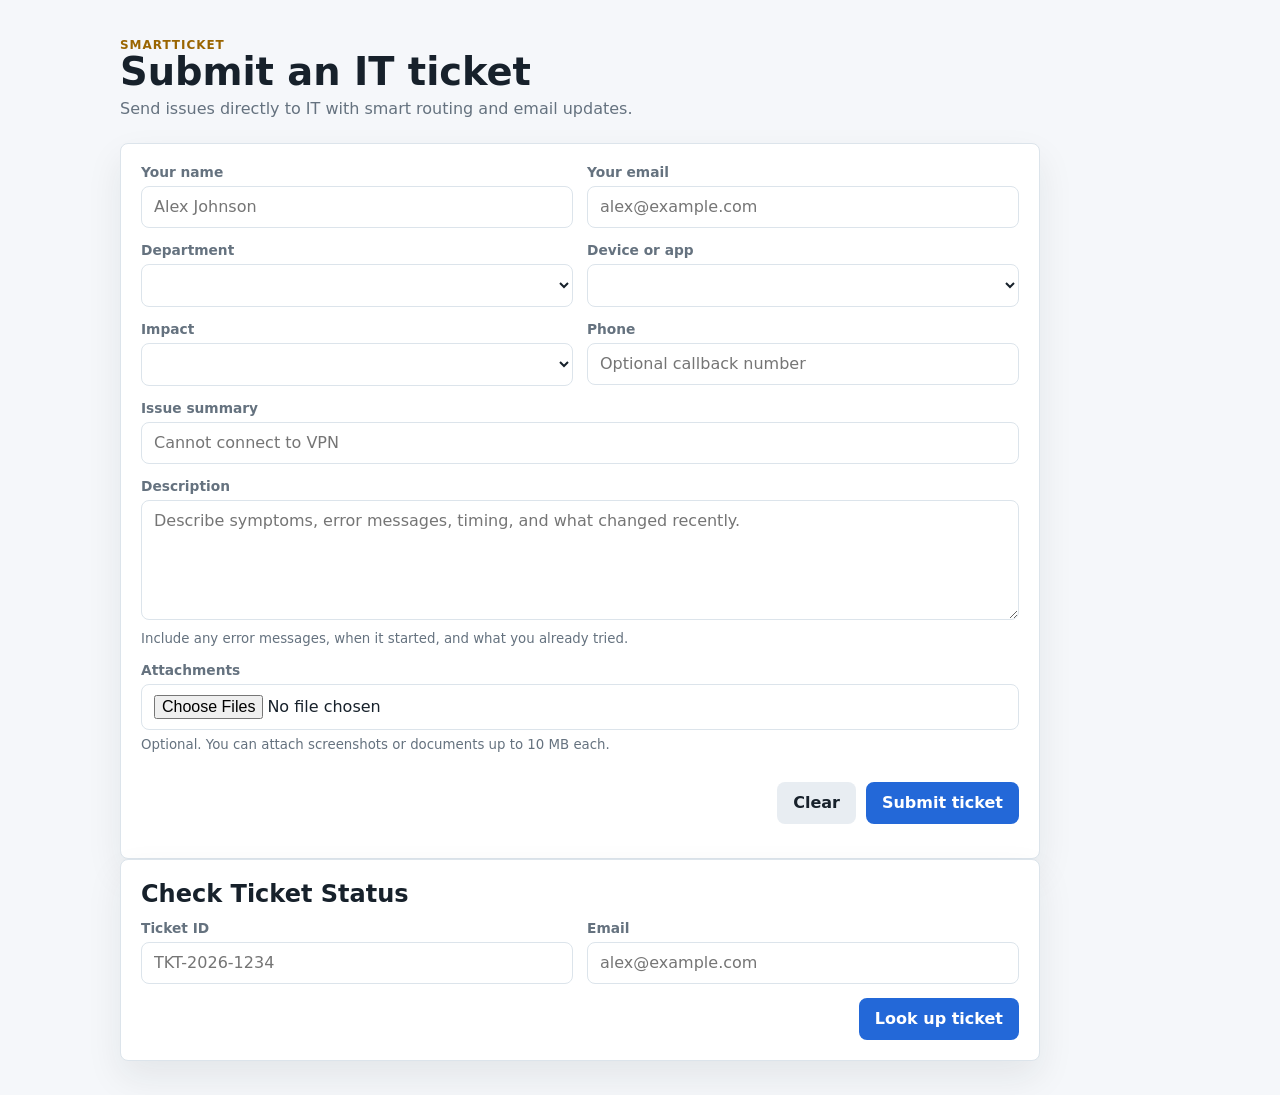
==== client.html @ bc6236d4 "Initial commit" ====
<!doctype html>
<html lang="en">
  <head>
    <meta charset="utf-8" />
    <meta name="viewport" content="width=device-width, initial-scale=1" />
    <title>SmartTicket Client Portal</title>
    <link rel="stylesheet" href="/styles.css" />
  </head>
  <body data-app="client">
    <main class="client-page">
      <section class="client-hero">
        <div>
          <span class="eyebrow" data-portal-name>SmartTicket</span>
          <h1>Submit an IT ticket</h1>
          <p id="clientSupportText">Send issues directly to IT with smart routing and email updates.</p>
        </div>
      </section>

      <section class="panel client-panel">
        <form class="ticket-form" id="clientTicketForm">
          <div class="form-grid">
            <label data-client-field="requester"><span>Your name</span><input name="requester" required placeholder="Alex Johnson" /></label>
            <label data-client-field="requesterEmail"><span>Your email</span><input name="requesterEmail" type="email" required placeholder="alex@example.com" /></label>
            <label data-client-field="departmentId"><span data-unit-singular>Department</span><select name="departmentId" id="clientDepartment" required></select></label>
            <label data-client-field="deviceId"><span>Device or app</span><select name="deviceId" id="clientDevice" required></select></label>
            <label data-client-field="impact"><span>Impact</span><select name="impact" id="clientImpact" required></select></label>
            <label data-client-field="phone"><span>Phone</span><input name="phone" placeholder="Optional callback number" /></label>
          </div>
          <label data-client-field="title"><span>Issue summary</span><input name="title" required placeholder="Cannot connect to VPN" /></label>
          <label data-client-field="description">
            <span>Description</span>
            <textarea name="description" required placeholder="Describe symptoms, error messages, timing, and what changed recently."></textarea>
            <small class="help-text">Include any error messages, when it started, and what you already tried.</small>
          </label>
          <label>
            <span>Attachments</span>
            <input name="attachments" id="clientAttachments" type="file" multiple />
            <small class="help-text">Optional. You can attach screenshots or documents up to 10 MB each.</small>
          </label>
          <div class="file-list" id="clientFileList" aria-live="polite"></div>
          <div class="form-actions">
            <button class="secondary-action" type="reset">Clear</button>
            <button class="primary-action" type="submit" id="clientSubmitButton">Submit ticket</button>
          </div>
        </form>
        <div class="notice" id="clientNotice"></div>
      </section>

      <section class="panel client-panel">
        <h2>Check Ticket Status</h2>
        <form class="ticket-form" id="ticketLookupForm">
          <div class="form-grid">
            <label><span>Ticket ID</span><input name="ticketId" id="lookupTicketId" required placeholder="TKT-2026-1234" /></label>
            <label><span>Email</span><input name="email" type="email" required placeholder="alex@example.com" /></label>
          </div>
          <div class="form-actions">
            <button class="primary-action" type="submit">Look up ticket</button>
          </div>
        </form>
        <div id="ticketLookupResult"></div>
      </section>
    </main>
    <script src="/app.js"></script>
  </body>
</html>
---- styles.css ----
:root {
  --bg: #f5f7fa;
  --panel: #fff;
  --ink: #17212b;
  --muted: #65727f;
  --line: #dce4eb;
  --blue: #2368d8;
  --teal: #087979;
  --green: #268052;
  --amber: #9a6500;
  --red: #bd3c3c;
  --soft: #eef3f7;
  --shadow: 0 16px 36px rgba(23, 33, 43, 0.08);
}

* { box-sizing: border-box; }
body {
  margin: 0;
  min-height: 100vh;
  background: var(--bg);
  color: var(--ink);
  font-family: Inter, ui-sans-serif, system-ui, -apple-system, BlinkMacSystemFont, "Segoe UI", sans-serif;
  letter-spacing: 0;
}
button, input, select, textarea { font: inherit; }
button { cursor: pointer; }
a { color: inherit; text-decoration: none; }
h1, h2, h3, p { margin-top: 0; }
h1 { margin-bottom: 6px; font-size: clamp(1.8rem, 3vw, 2.5rem); line-height: 1; }
h2 { margin-bottom: 12px; }

.app-shell { display: grid; grid-template-columns: 280px minmax(0, 1fr); min-height: 100vh; }
.sidebar { background: #17212b; color: #f8fbfd; padding: 24px; display: flex; flex-direction: column; gap: 24px; }
.brand { display: flex; gap: 12px; align-items: center; }
.brand-mark { display: grid; place-items: center; width: 42px; height: 42px; border-radius: 8px; background: #f3c34f; color: #17212b; font-weight: 900; }
.brand strong, .brand small { display: block; }
.brand small { color: #bfccd6; margin-top: 2px; }
.nav-list { display: grid; gap: 8px; }
.nav-item { border: 1px solid transparent; border-radius: 8px; padding: 12px 14px; text-align: left; color: #dce7ef; background: transparent; }
.nav-item:hover, .nav-item.active { background: rgba(255,255,255,.1); border-color: rgba(255,255,255,.14); color: #fff; }
.client-link { margin-top: auto; border: 1px solid rgba(255,255,255,.16); border-radius: 8px; padding: 12px; color: #f8fbfd; }
.main { min-width: 0; padding: 28px; }
.topbar, .client-hero { display: flex; justify-content: space-between; align-items: flex-start; gap: 16px; margin-bottom: 22px; }
.topbar p, .client-hero p, .muted { color: var(--muted); margin-bottom: 0; line-height: 1.45; }

.primary-action, .secondary-action {
  border: 0;
  border-radius: 8px;
  min-height: 42px;
  padding: 0 16px;
  font-weight: 800;
}
.primary-action { background: var(--blue); color: #fff; }
.secondary-action { background: #e8edf2; color: var(--ink); }
.link-button { display: inline-flex; align-items: center; justify-content: center; }

.metrics { display: grid; grid-template-columns: repeat(4, minmax(0, 1fr)); gap: 14px; margin-bottom: 18px; }
.metric, .panel, .ticket-card, .ticket-detail { background: var(--panel); border: 1px solid var(--line); border-radius: 8px; }
.metric { padding: 16px; box-shadow: var(--shadow); }
.metric span, label span { display: block; color: var(--muted); font-size: .86rem; font-weight: 800; margin-bottom: 6px; }
.metric strong { display: block; font-size: 2rem; }
.view { display: none; }
.view.active { display: block; }
.toolbar { display: grid; grid-template-columns: minmax(220px, 1fr) 180px 180px; gap: 12px; margin-bottom: 14px; }
input, select, textarea {
  width: 100%;
  min-height: 42px;
  border: 1px solid var(--line);
  border-radius: 8px;
  background: #fff;
  color: var(--ink);
  padding: 10px 12px;
}
textarea { min-height: 120px; resize: vertical; }

.content-grid { display: grid; grid-template-columns: minmax(320px, .95fr) minmax(420px, 1.25fr); gap: 16px; align-items: start; }
.ticket-list { display: grid; gap: 10px; }
.ticket-card { padding: 14px; text-align: left; transition: border-color .15s ease, box-shadow .15s ease; }
.ticket-card:hover, .ticket-card.active { border-color: var(--blue); box-shadow: 0 10px 28px rgba(35,104,216,.12); }
.ticket-card-header, .detail-header, .row-between { display: flex; justify-content: space-between; gap: 12px; align-items: flex-start; }
.ticket-card h3 { margin: 0 0 6px; font-size: 1rem; }
.ticket-card p, .ticket-detail p { color: var(--muted); line-height: 1.45; }
.ticket-detail { min-height: 560px; padding: 20px; position: sticky; top: 20px; }
.detail-section { border-top: 1px solid var(--line); margin-top: 18px; padding-top: 18px; }
.detail-section h3 { font-size: .95rem; margin-bottom: 10px; }
.meta-line, .tag-row, .detail-actions, .inline-form { display: flex; flex-wrap: wrap; gap: 8px; align-items: center; }
.pill { display: inline-flex; border-radius: 999px; padding: 4px 9px; background: var(--soft); color: var(--muted); font-size: .78rem; font-weight: 900; }
.pill.Critical, .pill.Overdue { background: #fae2e2; color: var(--red); }
.pill.High { background: #fff0d6; color: var(--amber); }
.pill.Medium { background: #e3f1ff; color: var(--blue); }
.pill.Low, .pill.Resolved { background: #def3e8; color: var(--green); }
.pill.Waiting, .pill.InProgress { background: #e0f3f2; color: var(--teal); }
.recommendation { border-left: 4px solid var(--teal); background: #eef7f6; border-radius: 8px; padding: 12px; }
.activity { display: grid; gap: 8px; padding-left: 0; list-style: none; }
.activity li, .table-row { border: 1px solid var(--line); border-radius: 8px; padding: 10px; color: var(--muted); }
.empty-state { display: grid; place-items: center; min-height: 220px; color: var(--muted); text-align: center; }

.panel { padding: 20px; box-shadow: var(--shadow); }
.two-column { display: grid; grid-template-columns: repeat(2, minmax(0, 1fr)); gap: 16px; }
.stack-form, .ticket-form { display: grid; gap: 14px; }
.form-grid { display: grid; grid-template-columns: repeat(2, minmax(0, 1fr)); gap: 14px; }
.form-actions { display: flex; justify-content: flex-end; gap: 10px; }
.table-list, .knowledge-grid { display: grid; gap: 10px; margin-top: 14px; }
.knowledge-grid { grid-template-columns: repeat(3, minmax(0, 1fr)); }
.insight-grid { display: grid; grid-template-columns: repeat(4, minmax(0, 1fr)); gap: 14px; margin-top: 14px; }
.insight-card { border: 1px solid var(--line); border-radius: 8px; padding: 14px; background: #fff; }
.insight-card strong { display: block; font-size: 1.8rem; margin-top: 6px; }
.bar-list { display: grid; gap: 8px; margin-top: 10px; }
.bar-row { display: grid; grid-template-columns: minmax(90px, 1fr) 3fr auto; gap: 8px; align-items: center; color: var(--muted); }
.bar-track { height: 8px; border-radius: 999px; background: var(--soft); overflow: hidden; }
.bar-fill { height: 100%; background: var(--blue); }
.table-row { display: flex; justify-content: space-between; gap: 12px; align-items: center; background: #fff; }
.table-row strong { color: var(--ink); }
.danger-action { border: 0; border-radius: 8px; min-height: 34px; padding: 0 10px; color: var(--red); background: #fae2e2; font-weight: 800; }
.checkbox-row { display: flex; gap: 8px; align-items: center; color: var(--ink); font-weight: 700; }
.checkbox-row input { width: auto; min-height: auto; }
.settings-block { border-top: 1px solid var(--line); padding-top: 16px; }
.settings-block h3 { margin-bottom: 6px; }
.field-settings { display: grid; gap: 8px; margin-top: 12px; }
.field-setting {
  display: grid;
  grid-template-columns: minmax(160px, 1fr) 90px 90px;
  align-items: center;
  gap: 10px;
  border: 1px solid var(--line);
  border-radius: 8px;
  padding: 10px 12px;
  background: #fff;
}
.field-setting.header {
  border-color: transparent;
  background: transparent;
  color: var(--muted);
  font-size: .86rem;
  font-weight: 900;
  padding-top: 0;
  padding-bottom: 0;
}
.field-setting input { width: auto; min-height: auto; }
.timeline { display: grid; gap: 10px; padding-left: 0; list-style: none; }
.timeline li { border-left: 4px solid var(--blue); }
.attachment-list { display: grid; gap: 8px; }
.attachment-list a { color: var(--blue); font-weight: 800; }
.notice { margin-top: 14px; color: var(--muted); }
.notice.success { color: var(--green); }
.notice.error { color: var(--red); }
.help-text { display: block; margin-top: 6px; color: var(--muted); line-height: 1.35; }
.file-list { display: grid; gap: 6px; margin-top: -6px; color: var(--muted); }
.file-list div { display: flex; justify-content: space-between; gap: 12px; border: 1px solid var(--line); border-radius: 8px; padding: 8px 10px; background: #fff; }
.file-list span { white-space: nowrap; }
.confirmation { display: grid; gap: 8px; align-items: start; }
.confirmation p { margin: 0; color: var(--muted); }
.confirmation .secondary-action { justify-self: start; }
button:disabled, input:disabled, select:disabled, textarea:disabled { cursor: not-allowed; opacity: .72; }
.eyebrow { color: #9a6500; font-size: .75rem; font-weight: 900; letter-spacing: .08em; text-transform: uppercase; }
.client-page { width: min(1040px, calc(100% - 36px)); margin: 0 auto; padding: 34px 0; }
.client-panel { max-width: 920px; }

@media (max-width: 980px) {
  .app-shell, .content-grid, .two-column { grid-template-columns: 1fr; }
  .ticket-detail { position: static; }
  .metrics, .knowledge-grid, .insight-grid { grid-template-columns: repeat(2, minmax(0, 1fr)); }
}
@media (max-width: 680px) {
  .main, .sidebar { padding: 18px; }
  .topbar, .client-hero, .detail-header { display: grid; }
  .toolbar, .form-grid, .metrics, .knowledge-grid, .insight-grid { grid-template-columns: 1fr; }
  .field-setting { grid-template-columns: minmax(120px, 1fr) 70px 80px; }
}
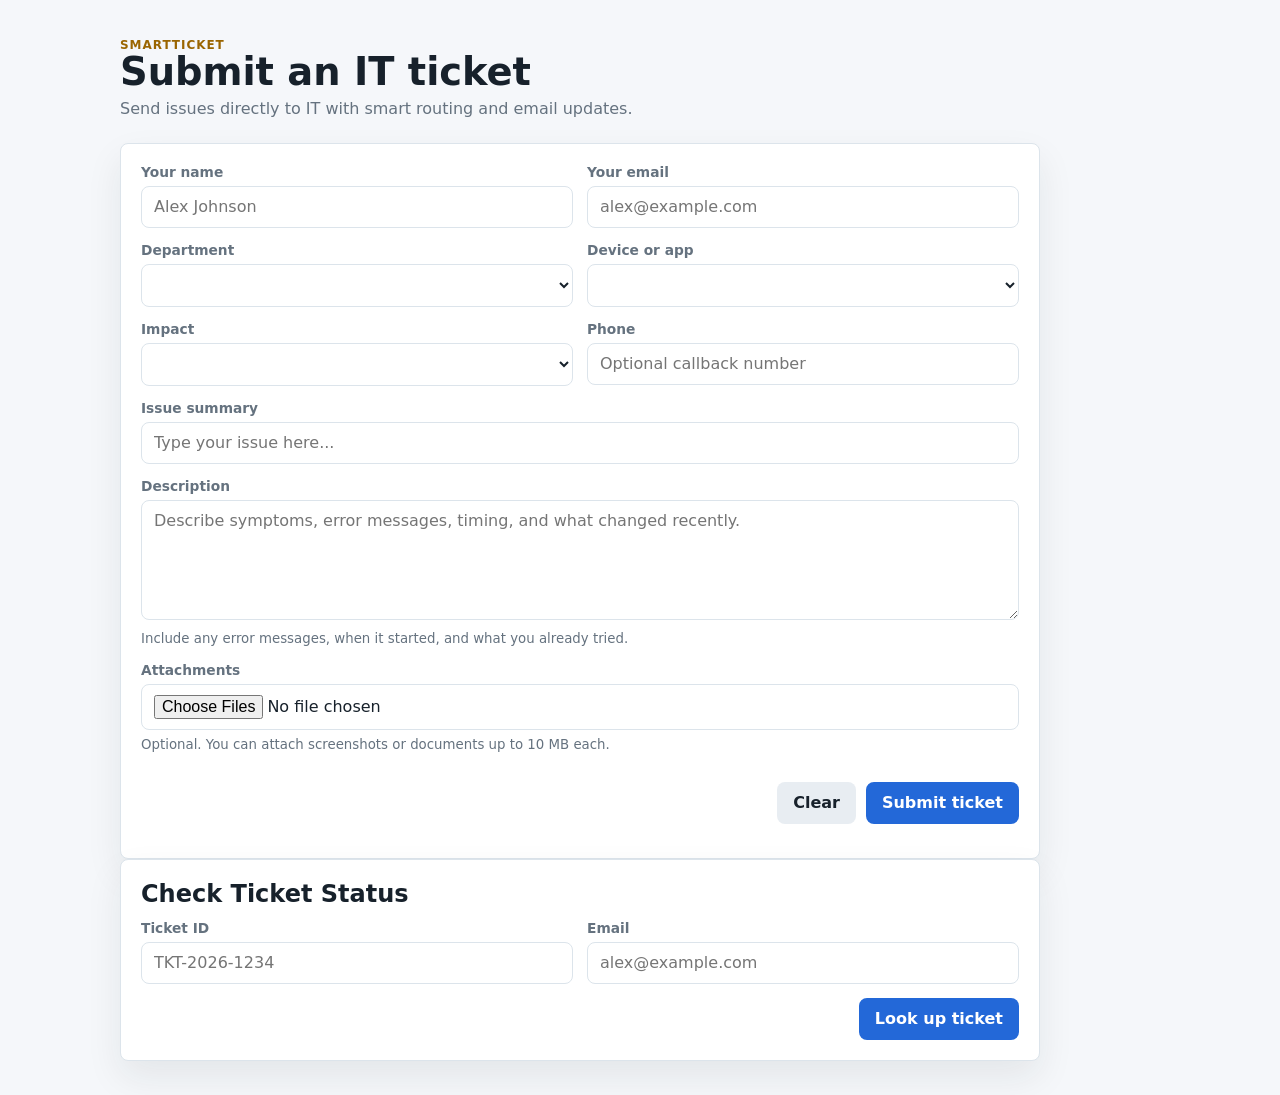
==== commit be375d4f: "Update client.html" ====
--- a/client.html
+++ b/client.html
@@ -26,7 +26,7 @@
             <label data-client-field="impact"><span>Impact</span><select name="impact" id="clientImpact" required></select></label>
             <label data-client-field="phone"><span>Phone</span><input name="phone" placeholder="Optional callback number" /></label>
           </div>
-          <label data-client-field="title"><span>Issue summary</span><input name="title" required placeholder="Cannot connect to VPN" /></label>
+          <label data-client-field="title"><span>Issue summary</span><input name="title" required placeholder="Type your issue here..." /></label>
           <label data-client-field="description">
             <span>Description</span>
             <textarea name="description" required placeholder="Describe symptoms, error messages, timing, and what changed recently."></textarea>
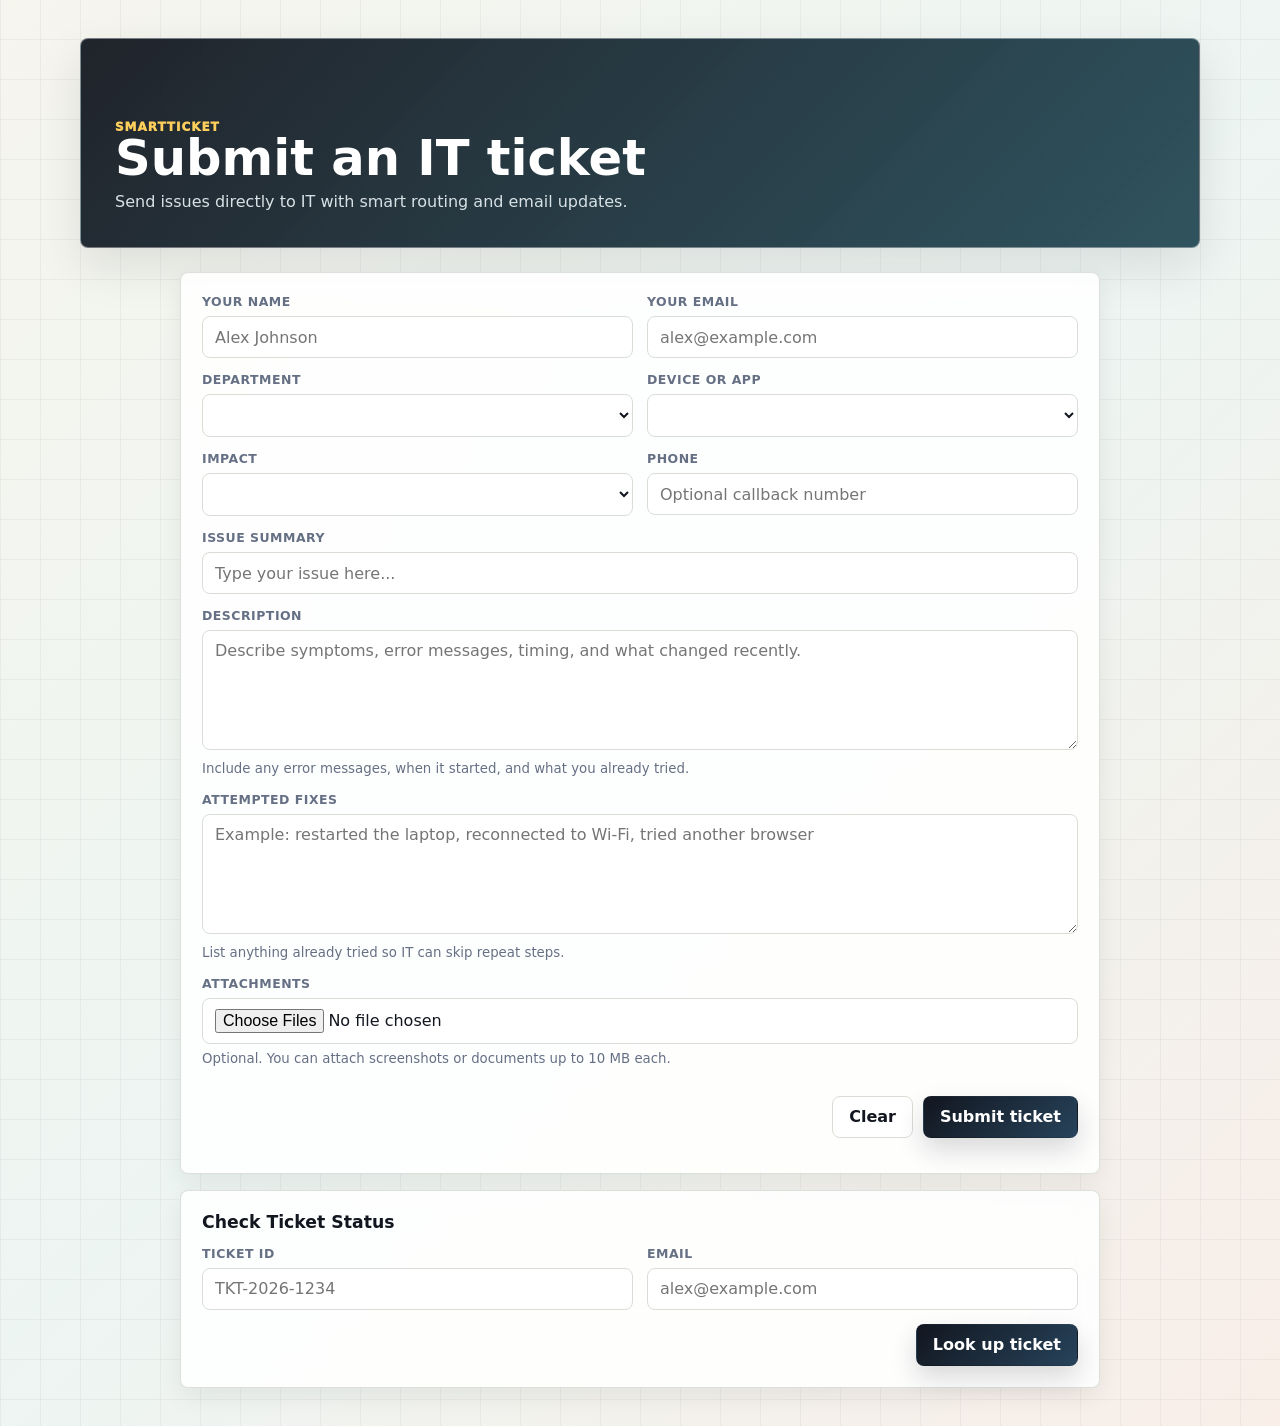
==== commit 88db61d7: "Add admin auth, smart tags, and SMTP settings Introduce admin login/logout and session handling, plu" ====
--- a/client.html
+++ b/client.html
@@ -32,6 +32,11 @@
             <textarea name="description" required placeholder="Describe symptoms, error messages, timing, and what changed recently."></textarea>
             <small class="help-text">Include any error messages, when it started, and what you already tried.</small>
           </label>
+          <label data-client-field="attemptedFixes">
+            <span>Attempted fixes</span>
+            <textarea name="attemptedFixes" placeholder="Example: restarted the laptop, reconnected to Wi-Fi, tried another browser"></textarea>
+            <small class="help-text">List anything already tried so IT can skip repeat steps.</small>
+          </label>
           <label>
             <span>Attachments</span>
             <input name="attachments" id="clientAttachments" type="file" multiple />
--- a/styles.css
+++ b/styles.css
@@ -1,101 +1,312 @@
 :root {
-  --bg: #f5f7fa;
-  --panel: #fff;
-  --ink: #17212b;
-  --muted: #65727f;
-  --line: #dce4eb;
-  --blue: #2368d8;
-  --teal: #087979;
-  --green: #268052;
-  --amber: #9a6500;
-  --red: #bd3c3c;
-  --soft: #eef3f7;
-  --shadow: 0 16px 36px rgba(23, 33, 43, 0.08);
+  --bg: #f3f1ea;
+  --bg-grid: rgba(16, 24, 39, 0.045);
+  --panel: rgba(255, 255, 255, 0.88);
+  --panel-strong: #ffffff;
+  --ink: #12161f;
+  --muted: #667085;
+  --line: #d9ddd6;
+  --line-strong: #bcc5bb;
+  --nav: #111820;
+  --blue: #2258c5;
+  --teal: #007b83;
+  --green: #1d7a4d;
+  --amber: #a15c00;
+  --red: #bb3535;
+  --coral: #d85c48;
+  --soft: #eef1ec;
+  --shadow: 0 18px 48px rgba(18, 22, 31, 0.1);
+  --shadow-soft: 0 8px 24px rgba(18, 22, 31, 0.07);
+  --radius: 8px;
 }
 
 * { box-sizing: border-box; }
+
 body {
   margin: 0;
   min-height: 100vh;
-  background: var(--bg);
+  background:
+    linear-gradient(90deg, var(--bg-grid) 1px, transparent 1px),
+    linear-gradient(0deg, var(--bg-grid) 1px, transparent 1px),
+    linear-gradient(135deg, #f8f7f1 0%, #eef3f2 46%, #f6efe8 100%);
+  background-size: 36px 36px, 36px 36px, auto;
   color: var(--ink);
   font-family: Inter, ui-sans-serif, system-ui, -apple-system, BlinkMacSystemFont, "Segoe UI", sans-serif;
   letter-spacing: 0;
 }
+
 button, input, select, textarea { font: inherit; }
 button { cursor: pointer; }
 a { color: inherit; text-decoration: none; }
 h1, h2, h3, p { margin-top: 0; }
-h1 { margin-bottom: 6px; font-size: clamp(1.8rem, 3vw, 2.5rem); line-height: 1; }
-h2 { margin-bottom: 12px; }
-
-.app-shell { display: grid; grid-template-columns: 280px minmax(0, 1fr); min-height: 100vh; }
-.sidebar { background: #17212b; color: #f8fbfd; padding: 24px; display: flex; flex-direction: column; gap: 24px; }
-.brand { display: flex; gap: 12px; align-items: center; }
-.brand-mark { display: grid; place-items: center; width: 42px; height: 42px; border-radius: 8px; background: #f3c34f; color: #17212b; font-weight: 900; }
+h1 { margin-bottom: 8px; font-size: clamp(2rem, 4vw, 3.1rem); line-height: .94; max-width: 780px; }
+h2 { margin-bottom: 14px; font-size: 1.08rem; }
+h3 { font-size: .98rem; }
+p { line-height: 1.5; }
+
+.app-shell {
+  display: grid;
+  grid-template-columns: 284px minmax(0, 1fr);
+  min-height: 100vh;
+}
+
+.sidebar {
+  position: sticky;
+  top: 0;
+  height: 100vh;
+  background:
+    linear-gradient(180deg, rgba(255,255,255,.08), transparent 26%),
+    repeating-linear-gradient(135deg, rgba(255,255,255,.035) 0 1px, transparent 1px 12px),
+    var(--nav);
+  color: #f8fbfd;
+  padding: 24px;
+  display: flex;
+  flex-direction: column;
+  gap: 26px;
+  border-right: 1px solid rgba(255,255,255,.1);
+}
+
+.brand { display: flex; gap: 12px; align-items: center; min-width: 0; }
+.brand-mark {
+  display: grid;
+  place-items: center;
+  width: 46px;
+  height: 46px;
+  border-radius: var(--radius);
+  background: linear-gradient(135deg, #ffcf5c 0%, #ee785b 100%);
+  color: #151b22;
+  font-weight: 950;
+  box-shadow: 0 12px 28px rgba(216, 92, 72, .24);
+}
 .brand strong, .brand small { display: block; }
-.brand small { color: #bfccd6; margin-top: 2px; }
+.brand strong { letter-spacing: .01em; }
+.brand small { color: #aeb9c3; margin-top: 2px; }
+
 .nav-list { display: grid; gap: 8px; }
-.nav-item { border: 1px solid transparent; border-radius: 8px; padding: 12px 14px; text-align: left; color: #dce7ef; background: transparent; }
-.nav-item:hover, .nav-item.active { background: rgba(255,255,255,.1); border-color: rgba(255,255,255,.14); color: #fff; }
-.client-link { margin-top: auto; border: 1px solid rgba(255,255,255,.16); border-radius: 8px; padding: 12px; color: #f8fbfd; }
-.main { min-width: 0; padding: 28px; }
-.topbar, .client-hero { display: flex; justify-content: space-between; align-items: flex-start; gap: 16px; margin-bottom: 22px; }
+.nav-item {
+  position: relative;
+  border: 1px solid transparent;
+  border-radius: var(--radius);
+  padding: 13px 14px 13px 18px;
+  text-align: left;
+  color: #d7e1e9;
+  background: transparent;
+  transition: background .16s ease, border-color .16s ease, transform .16s ease;
+}
+.nav-item::before {
+  content: "";
+  position: absolute;
+  left: 7px;
+  top: 12px;
+  bottom: 12px;
+  width: 3px;
+  border-radius: 999px;
+  background: transparent;
+}
+.nav-item:hover, .nav-item.active {
+  background: rgba(255,255,255,.1);
+  border-color: rgba(255,255,255,.16);
+  color: #fff;
+  transform: translateX(2px);
+}
+.nav-item.active::before { background: #ffcf5c; }
+.client-link {
+  margin-top: auto;
+  border: 1px solid rgba(255,255,255,.18);
+  border-radius: var(--radius);
+  padding: 13px;
+  color: #f8fbfd;
+  background: rgba(255,255,255,.07);
+}
+
+.main { min-width: 0; padding: 30px; }
+.topbar, .client-hero {
+  display: flex;
+  justify-content: space-between;
+  align-items: flex-start;
+  gap: 18px;
+  margin-bottom: 24px;
+}
 .topbar p, .client-hero p, .muted { color: var(--muted); margin-bottom: 0; line-height: 1.45; }
 
-.primary-action, .secondary-action {
-  border: 0;
-  border-radius: 8px;
+.primary-action, .secondary-action, .danger-action {
+  border: 1px solid transparent;
+  border-radius: var(--radius);
   min-height: 42px;
   padding: 0 16px;
-  font-weight: 800;
-}
-.primary-action { background: var(--blue); color: #fff; }
-.secondary-action { background: #e8edf2; color: var(--ink); }
-.link-button { display: inline-flex; align-items: center; justify-content: center; }
-
-.metrics { display: grid; grid-template-columns: repeat(4, minmax(0, 1fr)); gap: 14px; margin-bottom: 18px; }
-.metric, .panel, .ticket-card, .ticket-detail { background: var(--panel); border: 1px solid var(--line); border-radius: 8px; }
-.metric { padding: 16px; box-shadow: var(--shadow); }
-.metric span, label span { display: block; color: var(--muted); font-size: .86rem; font-weight: 800; margin-bottom: 6px; }
-.metric strong { display: block; font-size: 2rem; }
+  font-weight: 850;
+  transition: transform .15s ease, box-shadow .15s ease, border-color .15s ease, background .15s ease;
+}
+.primary-action {
+  background: linear-gradient(135deg, var(--ink), #27435b);
+  color: #fff;
+  box-shadow: 0 12px 26px rgba(18, 22, 31, .16);
+}
+.secondary-action {
+  background: var(--panel-strong);
+  color: var(--ink);
+  border-color: var(--line);
+}
+.primary-action:hover, .secondary-action:hover, .danger-action:hover { transform: translateY(-1px); }
+.link-button { display: inline-flex; align-items: center; justify-content: center; white-space: nowrap; }
+
+.metrics {
+  display: grid;
+  grid-template-columns: repeat(4, minmax(0, 1fr));
+  gap: 14px;
+  margin-bottom: 18px;
+}
+.metric, .panel, .ticket-card, .ticket-detail {
+  background: var(--panel);
+  border: 1px solid rgba(217, 221, 214, .9);
+  border-radius: var(--radius);
+  backdrop-filter: blur(10px);
+}
+.metric {
+  position: relative;
+  overflow: hidden;
+  padding: 17px;
+  box-shadow: var(--shadow-soft);
+}
+.metric::after {
+  content: "";
+  position: absolute;
+  left: 0;
+  right: 0;
+  bottom: 0;
+  height: 3px;
+  background: linear-gradient(90deg, #ffcf5c, var(--coral), var(--teal));
+}
+.metric span, label span {
+  display: block;
+  color: var(--muted);
+  font-size: .78rem;
+  font-weight: 850;
+  margin-bottom: 7px;
+  text-transform: uppercase;
+  letter-spacing: .04em;
+}
+.metric strong { display: block; font-size: 2.15rem; line-height: 1; }
+
 .view { display: none; }
 .view.active { display: block; }
-.toolbar { display: grid; grid-template-columns: minmax(220px, 1fr) 180px 180px; gap: 12px; margin-bottom: 14px; }
+.toolbar {
+  display: grid;
+  grid-template-columns: minmax(220px, 1fr) 170px 170px 180px;
+  gap: 12px;
+  margin-bottom: 14px;
+  padding: 12px;
+  background: rgba(255,255,255,.68);
+  border: 1px solid rgba(217, 221, 214, .86);
+  border-radius: var(--radius);
+}
 input, select, textarea {
   width: 100%;
   min-height: 42px;
   border: 1px solid var(--line);
-  border-radius: 8px;
-  background: #fff;
+  border-radius: var(--radius);
+  background: rgba(255,255,255,.92);
   color: var(--ink);
   padding: 10px 12px;
+  outline: none;
+  transition: border-color .15s ease, box-shadow .15s ease, background .15s ease;
 }
 textarea { min-height: 120px; resize: vertical; }
-
-.content-grid { display: grid; grid-template-columns: minmax(320px, .95fr) minmax(420px, 1.25fr); gap: 16px; align-items: start; }
+input:focus, select:focus, textarea:focus {
+  border-color: var(--teal);
+  box-shadow: 0 0 0 4px rgba(0, 123, 131, .13);
+  background: #fff;
+}
+
+.content-grid {
+  display: grid;
+  grid-template-columns: minmax(320px, .95fr) minmax(420px, 1.25fr);
+  gap: 16px;
+  align-items: start;
+}
 .ticket-list { display: grid; gap: 10px; }
-.ticket-card { padding: 14px; text-align: left; transition: border-color .15s ease, box-shadow .15s ease; }
-.ticket-card:hover, .ticket-card.active { border-color: var(--blue); box-shadow: 0 10px 28px rgba(35,104,216,.12); }
+.ticket-card {
+  position: relative;
+  overflow: hidden;
+  padding: 15px;
+  text-align: left;
+  transition: border-color .15s ease, box-shadow .15s ease, transform .15s ease, background .15s ease;
+}
+.ticket-card::before {
+  content: "";
+  position: absolute;
+  left: 0;
+  top: 0;
+  bottom: 0;
+  width: 4px;
+  background: var(--line-strong);
+}
+.ticket-card:hover, .ticket-card.active {
+  border-color: rgba(0, 123, 131, .5);
+  box-shadow: var(--shadow);
+  transform: translateY(-1px);
+  background: #fff;
+}
+.ticket-card.active::before { background: var(--teal); }
 .ticket-card-header, .detail-header, .row-between { display: flex; justify-content: space-between; gap: 12px; align-items: flex-start; }
 .ticket-card h3 { margin: 0 0 6px; font-size: 1rem; }
 .ticket-card p, .ticket-detail p { color: var(--muted); line-height: 1.45; }
-.ticket-detail { min-height: 560px; padding: 20px; position: sticky; top: 20px; }
+.ticket-detail {
+  min-height: 560px;
+  padding: 22px;
+  position: sticky;
+  top: 20px;
+  box-shadow: var(--shadow);
+}
 .detail-section { border-top: 1px solid var(--line); margin-top: 18px; padding-top: 18px; }
-.detail-section h3 { font-size: .95rem; margin-bottom: 10px; }
+.detail-section h3 { font-size: .88rem; margin-bottom: 10px; text-transform: uppercase; letter-spacing: .04em; color: #3a4652; }
 .meta-line, .tag-row, .detail-actions, .inline-form { display: flex; flex-wrap: wrap; gap: 8px; align-items: center; }
-.pill { display: inline-flex; border-radius: 999px; padding: 4px 9px; background: var(--soft); color: var(--muted); font-size: .78rem; font-weight: 900; }
-.pill.Critical, .pill.Overdue { background: #fae2e2; color: var(--red); }
-.pill.High { background: #fff0d6; color: var(--amber); }
-.pill.Medium { background: #e3f1ff; color: var(--blue); }
-.pill.Low, .pill.Resolved { background: #def3e8; color: var(--green); }
-.pill.Waiting, .pill.InProgress { background: #e0f3f2; color: var(--teal); }
-.recommendation { border-left: 4px solid var(--teal); background: #eef7f6; border-radius: 8px; padding: 12px; }
+
+.pill {
+  display: inline-flex;
+  align-items: center;
+  border: 1px solid transparent;
+  border-radius: 999px;
+  padding: 5px 9px;
+  background: var(--soft);
+  color: var(--muted);
+  font-size: .75rem;
+  font-weight: 900;
+  line-height: 1;
+}
+.pill.Critical, .pill.Overdue { background: #ffe4de; color: var(--red); border-color: #ffc6ba; }
+.pill.High { background: #fff0d5; color: var(--amber); border-color: #f6d99b; }
+.pill.Medium { background: #e3edff; color: var(--blue); border-color: #c8d8ff; }
+.pill.Low, .pill.Resolved { background: #ddf4e6; color: var(--green); border-color: #bfe7d0; }
+.pill.Waiting, .pill.InProgress { background: #dff5f2; color: var(--teal); border-color: #bfe6e0; }
+.pill.smart-tag { background: #f3ecff; color: #6840a3; border-color: #dac8ff; }
+.recommendation {
+  border-left: 4px solid var(--teal);
+  background: linear-gradient(90deg, #e9f6f3, #fff);
+  border-radius: var(--radius);
+  padding: 13px;
+  color: #26343e;
+}
 .activity { display: grid; gap: 8px; padding-left: 0; list-style: none; }
-.activity li, .table-row { border: 1px solid var(--line); border-radius: 8px; padding: 10px; color: var(--muted); }
-.empty-state { display: grid; place-items: center; min-height: 220px; color: var(--muted); text-align: center; }
-
-.panel { padding: 20px; box-shadow: var(--shadow); }
+.activity li, .table-row {
+  border: 1px solid var(--line);
+  border-radius: var(--radius);
+  padding: 11px;
+  color: var(--muted);
+  background: rgba(255,255,255,.72);
+}
+.empty-state {
+  display: grid;
+  place-items: center;
+  min-height: 220px;
+  color: var(--muted);
+  text-align: center;
+  border: 1px dashed var(--line-strong);
+  border-radius: var(--radius);
+  background: rgba(255,255,255,.54);
+}
+
+.panel { padding: 21px; box-shadow: var(--shadow-soft); }
 .two-column { display: grid; grid-template-columns: repeat(2, minmax(0, 1fr)); gap: 16px; }
 .stack-form, .ticket-form { display: grid; gap: 14px; }
 .form-grid { display: grid; grid-template-columns: repeat(2, minmax(0, 1fr)); gap: 14px; }
@@ -103,17 +314,42 @@
 .table-list, .knowledge-grid { display: grid; gap: 10px; margin-top: 14px; }
 .knowledge-grid { grid-template-columns: repeat(3, minmax(0, 1fr)); }
 .insight-grid { display: grid; grid-template-columns: repeat(4, minmax(0, 1fr)); gap: 14px; margin-top: 14px; }
-.insight-card { border: 1px solid var(--line); border-radius: 8px; padding: 14px; background: #fff; }
+.insight-card {
+  border: 1px solid var(--line);
+  border-radius: var(--radius);
+  padding: 15px;
+  background: rgba(255,255,255,.74);
+}
+.wide-card { grid-column: span 2; }
 .insight-card strong { display: block; font-size: 1.8rem; margin-top: 6px; }
+.health-board { display: grid; gap: 8px; margin-top: 10px; }
+.health-row {
+  display: grid;
+  grid-template-columns: minmax(130px, 1.4fr) repeat(3, minmax(72px, .6fr)) minmax(92px, .7fr);
+  gap: 10px;
+  align-items: center;
+  border: 1px solid var(--line);
+  border-radius: var(--radius);
+  padding: 10px;
+  background: rgba(255,255,255,.72);
+  color: var(--muted);
+}
+.health-row strong {
+  margin: 0;
+  color: var(--ink);
+  font-size: .95rem;
+}
+.health-row b { color: var(--ink); }
+.health-row small { text-align: right; }
 .bar-list { display: grid; gap: 8px; margin-top: 10px; }
 .bar-row { display: grid; grid-template-columns: minmax(90px, 1fr) 3fr auto; gap: 8px; align-items: center; color: var(--muted); }
 .bar-track { height: 8px; border-radius: 999px; background: var(--soft); overflow: hidden; }
-.bar-fill { height: 100%; background: var(--blue); }
-.table-row { display: flex; justify-content: space-between; gap: 12px; align-items: center; background: #fff; }
+.bar-fill { height: 100%; background: linear-gradient(90deg, var(--teal), var(--blue)); }
+.table-row { display: flex; justify-content: space-between; gap: 12px; align-items: center; }
 .table-row strong { color: var(--ink); }
-.danger-action { border: 0; border-radius: 8px; min-height: 34px; padding: 0 10px; color: var(--red); background: #fae2e2; font-weight: 800; }
+.danger-action { min-height: 34px; padding: 0 10px; color: var(--red); background: #ffe4de; border-color: #ffc6ba; }
 .checkbox-row { display: flex; gap: 8px; align-items: center; color: var(--ink); font-weight: 700; }
-.checkbox-row input { width: auto; min-height: auto; }
+.checkbox-row input { width: auto; min-height: auto; accent-color: var(--teal); }
 .settings-block { border-top: 1px solid var(--line); padding-top: 16px; }
 .settings-block h3 { margin-bottom: 6px; }
 .field-settings { display: grid; gap: 8px; margin-top: 12px; }
@@ -123,9 +359,9 @@
   align-items: center;
   gap: 10px;
   border: 1px solid var(--line);
-  border-radius: 8px;
+  border-radius: var(--radius);
   padding: 10px 12px;
-  background: #fff;
+  background: rgba(255,255,255,.72);
 }
 .field-setting.header {
   border-color: transparent;
@@ -136,9 +372,15 @@
   padding-top: 0;
   padding-bottom: 0;
 }
-.field-setting input { width: auto; min-height: auto; }
+.field-setting input { width: auto; min-height: auto; accent-color: var(--teal); }
 .timeline { display: grid; gap: 10px; padding-left: 0; list-style: none; }
 .timeline li { border-left: 4px solid var(--blue); }
+.danger-zone {
+  border: 1px solid #ffc6ba;
+  border-radius: var(--radius);
+  padding: 14px;
+  background: #fff5f2;
+}
 .attachment-list { display: grid; gap: 8px; }
 .attachment-list a { color: var(--blue); font-weight: 800; }
 .notice { margin-top: 14px; color: var(--muted); }
@@ -146,24 +388,96 @@
 .notice.error { color: var(--red); }
 .help-text { display: block; margin-top: 6px; color: var(--muted); line-height: 1.35; }
 .file-list { display: grid; gap: 6px; margin-top: -6px; color: var(--muted); }
-.file-list div { display: flex; justify-content: space-between; gap: 12px; border: 1px solid var(--line); border-radius: 8px; padding: 8px 10px; background: #fff; }
+.file-list div {
+  display: flex;
+  justify-content: space-between;
+  gap: 12px;
+  border: 1px solid var(--line);
+  border-radius: var(--radius);
+  padding: 8px 10px;
+  background: rgba(255,255,255,.78);
+}
 .file-list span { white-space: nowrap; }
 .confirmation { display: grid; gap: 8px; align-items: start; }
 .confirmation p { margin: 0; color: var(--muted); }
 .confirmation .secondary-action { justify-self: start; }
 button:disabled, input:disabled, select:disabled, textarea:disabled { cursor: not-allowed; opacity: .72; }
-.eyebrow { color: #9a6500; font-size: .75rem; font-weight: 900; letter-spacing: .08em; text-transform: uppercase; }
-.client-page { width: min(1040px, calc(100% - 36px)); margin: 0 auto; padding: 34px 0; }
-.client-panel { max-width: 920px; }
+.eyebrow {
+  color: var(--coral);
+  font-size: .75rem;
+  font-weight: 950;
+  letter-spacing: .08em;
+  text-transform: uppercase;
+}
+
+body[data-app="client"] {
+  background:
+    linear-gradient(90deg, rgba(18,22,31,.045) 1px, transparent 1px),
+    linear-gradient(0deg, rgba(18,22,31,.045) 1px, transparent 1px),
+    linear-gradient(135deg, #f6f5ee 0%, #edf5f2 50%, #f9eee8 100%);
+  background-size: 40px 40px, 40px 40px, auto;
+}
+.client-page {
+  width: min(1120px, calc(100% - 36px));
+  margin: 0 auto;
+  padding: 38px 0;
+}
+.client-hero {
+  min-height: 210px;
+  align-items: end;
+  padding: 34px;
+  border: 1px solid rgba(255,255,255,.38);
+  border-radius: var(--radius);
+  background:
+    linear-gradient(135deg, rgba(18,22,31,.94), rgba(31,69,82,.92)),
+    repeating-linear-gradient(135deg, rgba(255,255,255,.08) 0 1px, transparent 1px 14px);
+  color: #fff;
+  box-shadow: var(--shadow);
+}
+.client-hero p { color: #d8e2e6; max-width: 620px; }
+.client-hero .eyebrow { color: #ffcf5c; }
+.client-panel { max-width: 920px; margin: 16px auto 0; }
+.login-page {
+  min-height: 100vh;
+  display: grid;
+  place-items: center;
+  padding: 24px;
+}
+.login-panel {
+  width: min(440px, 100%);
+}
+.login-panel h1 {
+  font-size: 2.1rem;
+  margin-top: 22px;
+}
+.login-brand {
+  color: var(--ink);
+}
+.login-brand small {
+  color: var(--muted);
+}
+.back-link {
+  display: inline-block;
+  margin-top: 14px;
+}
 
 @media (max-width: 980px) {
   .app-shell, .content-grid, .two-column { grid-template-columns: 1fr; }
+  .sidebar { position: static; height: auto; }
   .ticket-detail { position: static; }
   .metrics, .knowledge-grid, .insight-grid { grid-template-columns: repeat(2, minmax(0, 1fr)); }
-}
+  .wide-card { grid-column: span 2; }
+}
+
 @media (max-width: 680px) {
   .main, .sidebar { padding: 18px; }
+  .client-page { width: min(100% - 24px, 1060px); padding: 20px 0; }
+  .client-hero { min-height: 190px; padding: 22px; }
   .topbar, .client-hero, .detail-header { display: grid; }
   .toolbar, .form-grid, .metrics, .knowledge-grid, .insight-grid { grid-template-columns: 1fr; }
+  .wide-card { grid-column: span 1; }
+  .health-row { grid-template-columns: 1fr 1fr; }
+  .health-row strong, .health-row small { grid-column: 1 / -1; text-align: left; }
   .field-setting { grid-template-columns: minmax(120px, 1fr) 70px 80px; }
-}
+  .bar-row { grid-template-columns: 1fr; }
+}
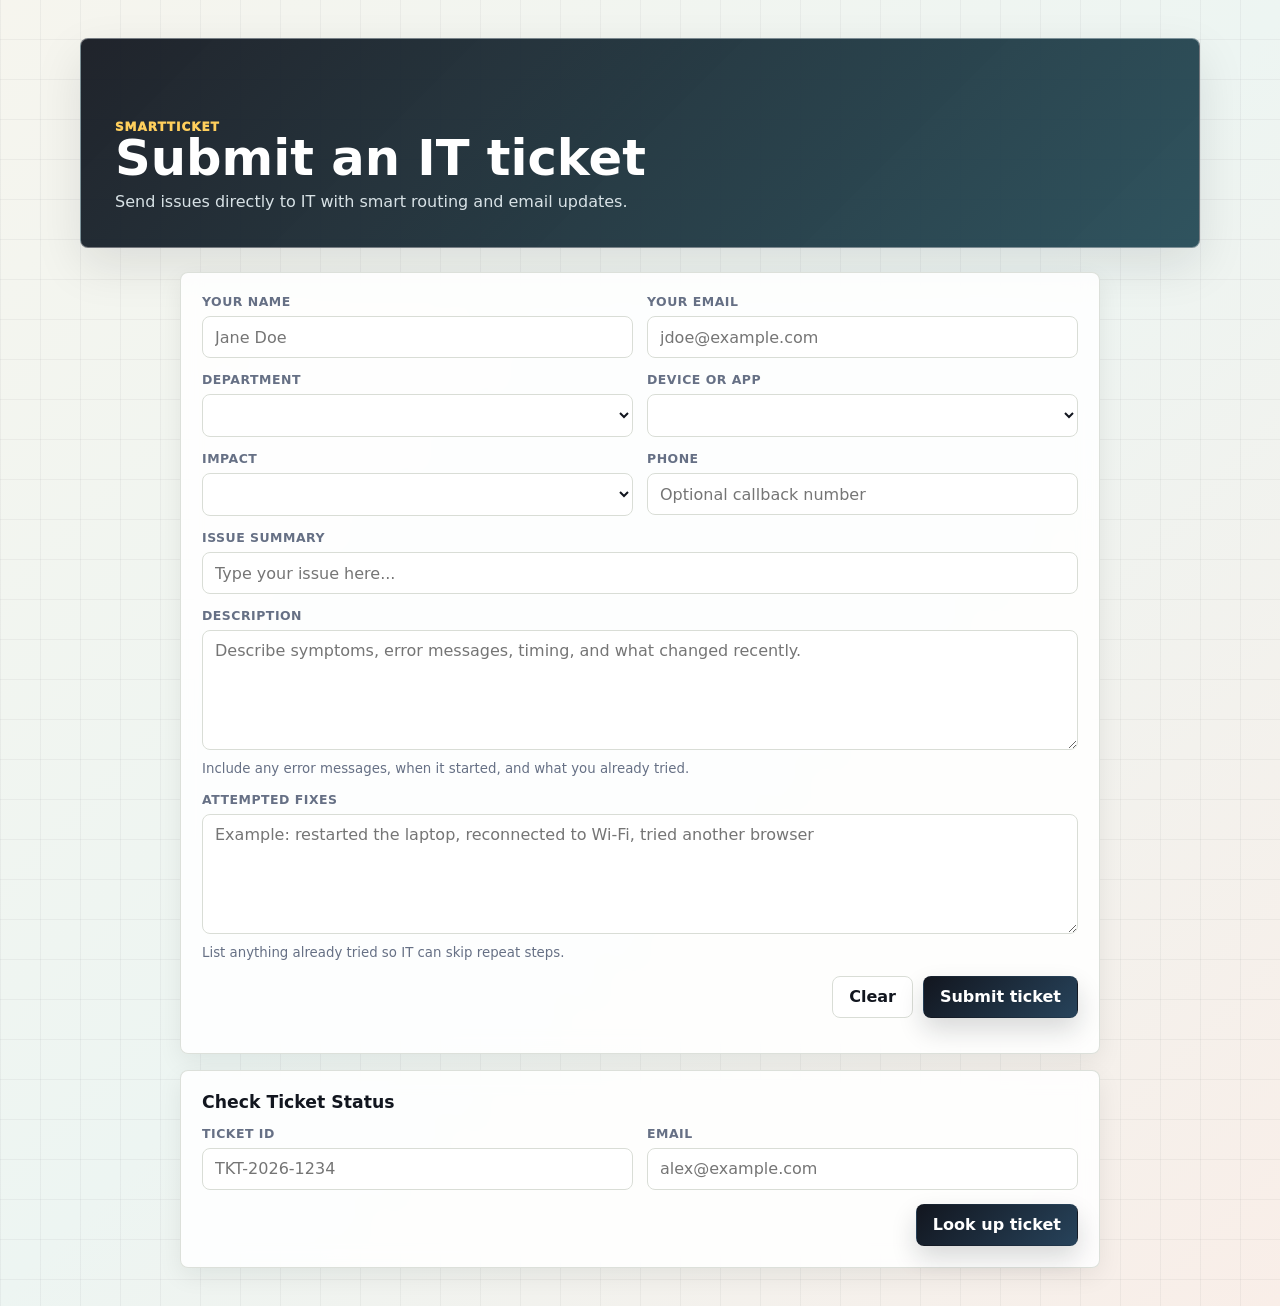
==== commit 60694386: "Remove file share for security" ====
--- a/client.html
+++ b/client.html
@@ -19,8 +19,8 @@
       <section class="panel client-panel">
         <form class="ticket-form" id="clientTicketForm">
           <div class="form-grid">
-            <label data-client-field="requester"><span>Your name</span><input name="requester" required placeholder="Alex Johnson" /></label>
-            <label data-client-field="requesterEmail"><span>Your email</span><input name="requesterEmail" type="email" required placeholder="alex@example.com" /></label>
+            <label data-client-field="requester"><span>Your name</span><input name="requester" required placeholder="Jane Doe" /></label>
+            <label data-client-field="requesterEmail"><span>Your email</span><input name="requesterEmail" type="email" required placeholder="jdoe@example.com" /></label>
             <label data-client-field="departmentId"><span data-unit-singular>Department</span><select name="departmentId" id="clientDepartment" required></select></label>
             <label data-client-field="deviceId"><span>Device or app</span><select name="deviceId" id="clientDevice" required></select></label>
             <label data-client-field="impact"><span>Impact</span><select name="impact" id="clientImpact" required></select></label>
@@ -37,12 +37,6 @@
             <textarea name="attemptedFixes" placeholder="Example: restarted the laptop, reconnected to Wi-Fi, tried another browser"></textarea>
             <small class="help-text">List anything already tried so IT can skip repeat steps.</small>
           </label>
-          <label>
-            <span>Attachments</span>
-            <input name="attachments" id="clientAttachments" type="file" multiple />
-            <small class="help-text">Optional. You can attach screenshots or documents up to 10 MB each.</small>
-          </label>
-          <div class="file-list" id="clientFileList" aria-live="polite"></div>
           <div class="form-actions">
             <button class="secondary-action" type="reset">Clear</button>
             <button class="primary-action" type="submit" id="clientSubmitButton">Submit ticket</button>
--- a/styles.css
+++ b/styles.css
@@ -381,23 +381,10 @@
   padding: 14px;
   background: #fff5f2;
 }
-.attachment-list { display: grid; gap: 8px; }
-.attachment-list a { color: var(--blue); font-weight: 800; }
 .notice { margin-top: 14px; color: var(--muted); }
 .notice.success { color: var(--green); }
 .notice.error { color: var(--red); }
 .help-text { display: block; margin-top: 6px; color: var(--muted); line-height: 1.35; }
-.file-list { display: grid; gap: 6px; margin-top: -6px; color: var(--muted); }
-.file-list div {
-  display: flex;
-  justify-content: space-between;
-  gap: 12px;
-  border: 1px solid var(--line);
-  border-radius: var(--radius);
-  padding: 8px 10px;
-  background: rgba(255,255,255,.78);
-}
-.file-list span { white-space: nowrap; }
 .confirmation { display: grid; gap: 8px; align-items: start; }
 .confirmation p { margin: 0; color: var(--muted); }
 .confirmation .secondary-action { justify-self: start; }
